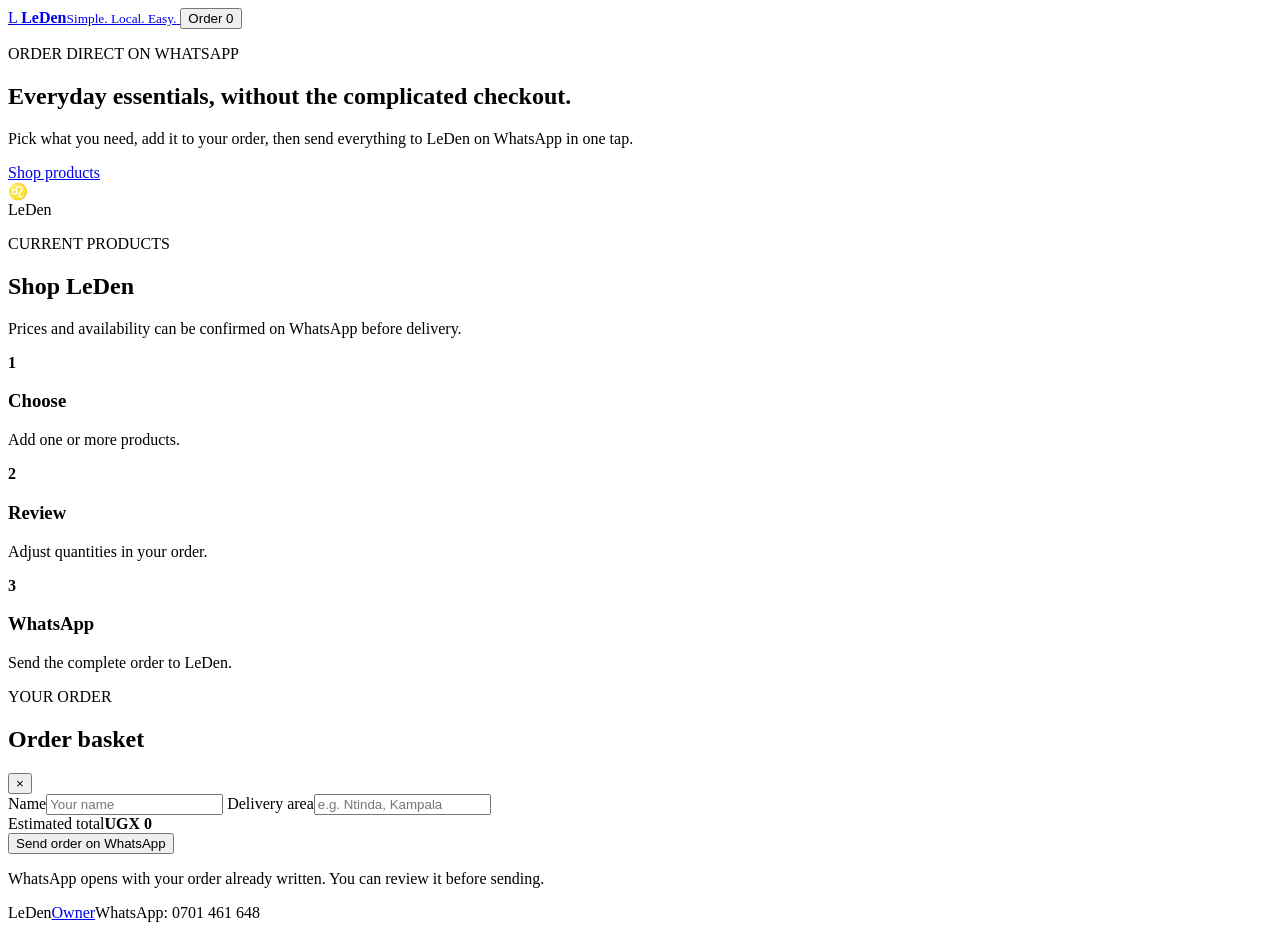
==== index.html @ 45699463 "Build LeDen WhatsApp storefront prototype" ====
<!doctype html>
<html lang="en">
<head>
  <meta charset="utf-8">
  <meta name="viewport" content="width=device-width,initial-scale=1">
  <meta name="theme-color" content="#173c2c">
  <meta name="description" content="LeDen simple WhatsApp-first shop in Kampala.">
  <title>LeDen — Simple shopping on WhatsApp</title>
  <link rel="stylesheet" href="styles.css">
</head>
<body>
<header class="site-header">
  <a class="brand" href="index.html" aria-label="LeDen home">
    <span class="brand-mark" aria-hidden="true">L</span>
    <span><strong>LeDen</strong><small>Simple. Local. Easy.</small></span>
  </a>
  <button class="cart-button" id="cartButton" type="button" aria-label="Open order basket">Order <span id="cartCount">0</span></button>
</header>

<main>
  <section class="hero">
    <div class="hero-copy">
      <p class="eyebrow">ORDER DIRECT ON WHATSAPP</p>
      <h1>Everyday essentials, without the complicated checkout.</h1>
      <p>Pick what you need, add it to your order, then send everything to LeDen on WhatsApp in one tap.</p>
      <a class="primary-button" href="#products">Shop products</a>
    </div>
    <div class="hero-badge" aria-hidden="true">
      <div class="lion">♌</div>
      <span>LeDen</span>
    </div>
  </section>

  <section class="shop-section" id="products">
    <div class="section-heading">
      <div><p class="eyebrow">CURRENT PRODUCTS</p><h2>Shop LeDen</h2></div>
      <p>Prices and availability can be confirmed on WhatsApp before delivery.</p>
    </div>
    <div class="product-grid" id="productGrid"></div>
  </section>

  <section class="how-it-works">
    <article><b>1</b><h3>Choose</h3><p>Add one or more products.</p></article>
    <article><b>2</b><h3>Review</h3><p>Adjust quantities in your order.</p></article>
    <article><b>3</b><h3>WhatsApp</h3><p>Send the complete order to LeDen.</p></article>
  </section>
</main>

<aside class="cart-drawer" id="cartDrawer" aria-hidden="true">
  <div class="drawer-head"><div><p class="eyebrow">YOUR ORDER</p><h2>Order basket</h2></div><button class="close-button" id="closeCart" aria-label="Close basket">×</button></div>
  <div id="cartItems" class="cart-items"></div>
  <div class="customer-fields">
    <label>Name<input id="customerName" autocomplete="name" placeholder="Your name"></label>
    <label>Delivery area<input id="customerArea" placeholder="e.g. Ntinda, Kampala"></label>
  </div>
  <div class="cart-total"><span>Estimated total</span><strong id="cartTotal">UGX 0</strong></div>
  <button class="whatsapp-button" id="sendWhatsApp">Send order on WhatsApp</button>
  <p class="fine-print">WhatsApp opens with your order already written. You can review it before sending.</p>
</aside>
<div class="backdrop" id="backdrop"></div>

<footer><span>LeDen</span><a href="owner.html">Owner</a><span>WhatsApp: 0701 461 648</span></footer>
<script src="app.js"></script>
</body>
</html>
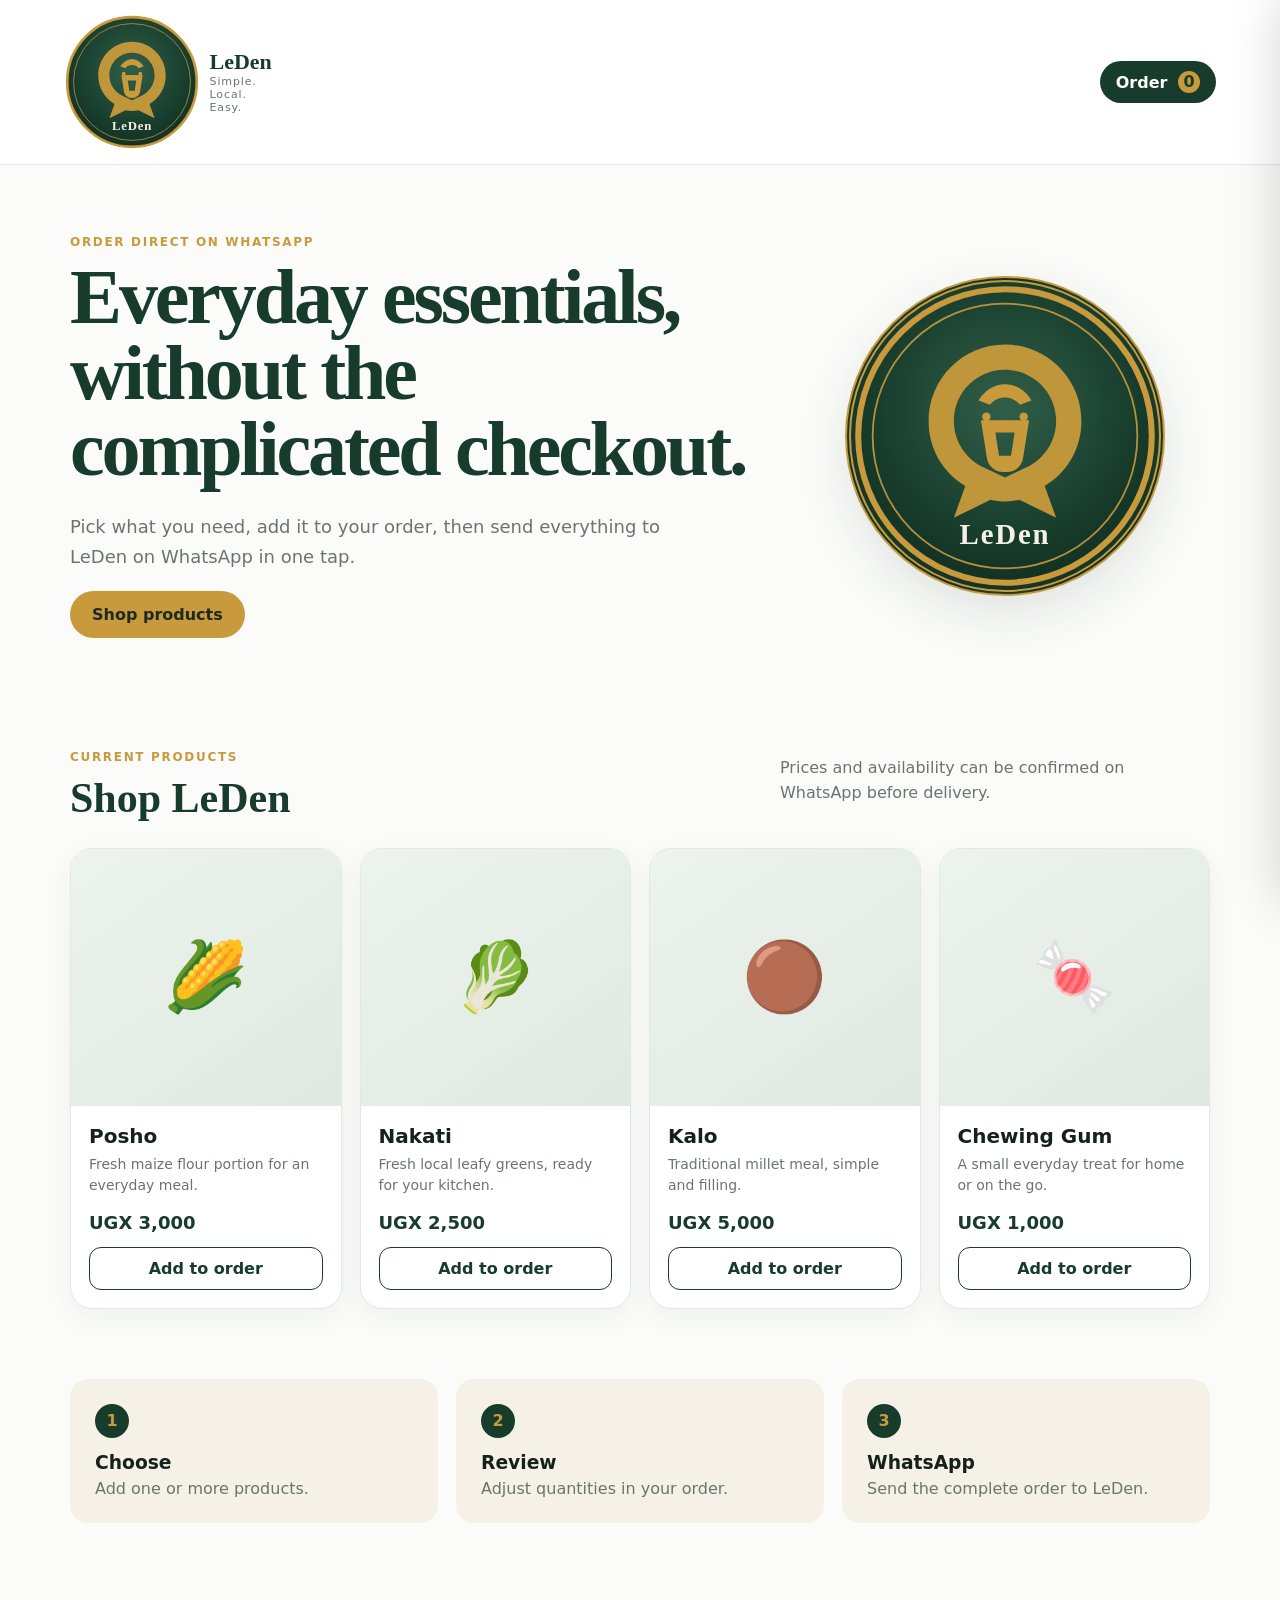
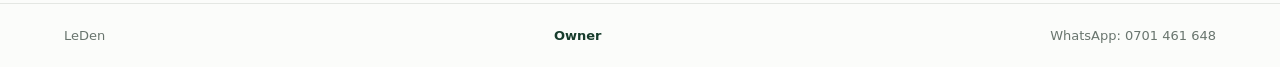
==== commit 14bd7d14: "Use cleaned LeDen logo in storefront" ====
--- a/index.html
+++ b/index.html
@@ -11,7 +11,7 @@
 <body>
 <header class="site-header">
   <a class="brand" href="index.html" aria-label="LeDen home">
-    <span class="brand-mark" aria-hidden="true">L</span>
+    <img class="brand-logo" src="logo.svg" alt="LeDen">
     <span><strong>LeDen</strong><small>Simple. Local. Easy.</small></span>
   </a>
   <button class="cart-button" id="cartButton" type="button" aria-label="Open order basket">Order <span id="cartCount">0</span></button>
@@ -25,10 +25,7 @@
       <p>Pick what you need, add it to your order, then send everything to LeDen on WhatsApp in one tap.</p>
       <a class="primary-button" href="#products">Shop products</a>
     </div>
-    <div class="hero-badge" aria-hidden="true">
-      <div class="lion">♌</div>
-      <span>LeDen</span>
-    </div>
+    <div class="hero-badge" aria-hidden="true"><img src="logo.svg" alt=""></div>
   </section>
 
   <section class="shop-section" id="products">
--- a/styles.css
+++ b/styles.css
@@ -0,0 +1 @@
+:root{--green:#173c2c;--green2:#24523d;--gold:#c99a3c;--cream:#f6f1e6;--ink:#17211b;--muted:#69756e;--white:#fff;--line:#e4e7e3;--shadow:0 18px 50px rgba(23,60,44,.12)}*{box-sizing:border-box}html{scroll-behavior:smooth}body{margin:0;font-family:Inter,ui-sans-serif,system-ui,-apple-system,BlinkMacSystemFont,"Segoe UI",sans-serif;color:var(--ink);background:#fbfcfa}.site-header{position:sticky;top:0;z-index:20;display:flex;justify-content:space-between;align-items:center;padding:14px clamp(18px,5vw,72px);background:rgba(255,255,255,.94);backdrop-filter:blur(14px);border-bottom:1px solid var(--line)}.brand{display:flex;align-items:center;gap:10px;text-decoration:none;color:var(--green)}.brand-mark{display:grid;place-items:center;width:42px;height:42px;border-radius:50%;background:var(--green);border:2px solid var(--gold);color:var(--gold);font-family:Georgia,serif;font-size:25px;font-weight:700}.brand strong{display:block;font:700 22px Georgia,serif}.brand small{display:block;font-size:11px;letter-spacing:.08em;color:var(--muted)}button,a{font:inherit}.cart-button,.primary-button,.whatsapp-button{border:0;border-radius:999px;font-weight:800;cursor:pointer}.cart-button{background:var(--green);color:#fff;padding:10px 16px}.cart-button span{display:inline-grid;place-items:center;margin-left:5px;min-width:22px;height:22px;border-radius:50%;background:var(--gold);color:var(--green)}main{max-width:1180px;margin:auto;padding:0 20px}.hero{display:grid;grid-template-columns:1.25fr .75fr;gap:48px;align-items:center;min-height:520px;padding:70px 0}.hero-copy{max-width:720px}.eyebrow{margin:0 0 10px;font-size:12px;font-weight:900;letter-spacing:.14em;color:var(--gold)}h1,h2,h3,p{margin-top:0}h1{font:700 clamp(44px,7vw,78px)/.98 Georgia,serif;color:var(--green);letter-spacing:-.04em;margin-bottom:24px}.hero-copy>p:not(.eyebrow){font-size:18px;line-height:1.7;color:var(--muted);max-width:620px}.primary-button{display:inline-block;text-decoration:none;background:var(--gold);color:#1b2b22;padding:14px 22px}.hero-badge{justify-self:center;width:min(320px,75vw);aspect-ratio:1;display:grid;place-items:center;align-content:center;border-radius:50%;background:radial-gradient(circle at 50% 42%,#315f49 0,#173c2c 58%,#0f2a1e 100%);border:6px double var(--gold);box-shadow:var(--shadow);color:var(--gold)}.hero-badge .lion{font-size:110px;line-height:1}.hero-badge span{font:700 42px Georgia,serif;letter-spacing:.04em}.shop-section{padding:42px 0 70px}.section-heading{display:flex;justify-content:space-between;gap:30px;align-items:end;margin-bottom:26px}.section-heading h2{font:700 42px Georgia,serif;color:var(--green);margin:0}.section-heading>p{max-width:430px;color:var(--muted);line-height:1.6}.product-grid{display:grid;grid-template-columns:repeat(4,minmax(0,1fr));gap:18px}.product-card{background:#fff;border:1px solid var(--line);border-radius:22px;overflow:hidden;box-shadow:0 8px 26px rgba(23,60,44,.06)}.product-art{aspect-ratio:1.05;display:grid;place-items:center;background:linear-gradient(145deg,#edf3ee,#dfe9e1);font-size:68px}.product-art img{width:100%;height:100%;object-fit:cover}.product-info{padding:18px}.product-info h3{font-size:20px;margin-bottom:6px}.product-info p{min-height:44px;color:var(--muted);font-size:14px;line-height:1.55}.price{display:block;color:var(--green);font-weight:900;font-size:18px;margin:14px 0}.add-button{width:100%;border:1px solid var(--green);background:#fff;color:var(--green);border-radius:12px;padding:11px;font-weight:800;cursor:pointer}.add-button:hover{background:var(--green);color:#fff}.how-it-works{display:grid;grid-template-columns:repeat(3,1fr);gap:18px;padding:0 0 80px}.how-it-works article{background:var(--cream);border-radius:18px;padding:25px}.how-it-works b{display:grid;place-items:center;width:34px;height:34px;background:var(--green);color:var(--gold);border-radius:50%;margin-bottom:14px}.how-it-works h3{margin-bottom:6px}.how-it-works p{color:var(--muted);margin:0}.cart-drawer{position:fixed;right:0;top:0;z-index:60;width:min(440px,100%);height:100dvh;background:#fff;box-shadow:-20px 0 50px rgba(0,0,0,.18);padding:24px;transform:translateX(105%);transition:transform .25s ease;overflow:auto}.cart-drawer.open{transform:translateX(0)}.backdrop{position:fixed;inset:0;background:rgba(10,24,17,.5);z-index:50;opacity:0;pointer-events:none;transition:.25s}.backdrop.open{opacity:1;pointer-events:auto}.drawer-head{display:flex;justify-content:space-between;align-items:start}.drawer-head h2{font:700 32px Georgia,serif;color:var(--green)}.close-button{border:0;background:#eef1ee;border-radius:50%;width:38px;height:38px;font-size:26px;cursor:pointer}.cart-items{display:grid;gap:12px;margin:16px 0 24px}.cart-row{display:grid;grid-template-columns:1fr auto;gap:10px;padding:12px;border:1px solid var(--line);border-radius:14px}.cart-row p{margin:4px 0;color:var(--muted);font-size:13px}.qty{display:flex;align-items:center;gap:8px}.qty button{border:0;background:#edf2ee;width:28px;height:28px;border-radius:50%;cursor:pointer}.customer-fields{display:grid;gap:12px}.customer-fields label{font-size:12px;font-weight:800;color:var(--muted)}input,textarea{width:100%;margin-top:6px;border:1px solid #d7ddd8;border-radius:12px;padding:12px;font:inherit;background:#fff}textarea{min-height:96px;resize:vertical}.cart-total{display:flex;justify-content:space-between;padding:20px 0;font-size:18px}.whatsapp-button{width:100%;padding:14px;background:#25D366;color:#073d1b}.fine-print{font-size:12px;line-height:1.5;color:var(--muted);text-align:center;margin-top:10px}footer{display:flex;justify-content:space-between;gap:20px;flex-wrap:wrap;padding:24px clamp(18px,5vw,72px);border-top:1px solid var(--line);color:var(--muted);font-size:13px}footer a{color:var(--green);font-weight:800;text-decoration:none}.owner-main{max-width:980px;margin:auto;padding:48px 20px 80px}.owner-top{display:flex;justify-content:space-between;gap:20px;align-items:center;margin-bottom:30px}.owner-top h1{font-size:50px;margin:0}.owner-card{background:#fff;border:1px solid var(--line);border-radius:22px;padding:24px;box-shadow:var(--shadow);margin-bottom:20px}.owner-grid{display:grid;grid-template-columns:1fr 1fr;gap:16px}.owner-card h2{font:700 28px Georgia,serif;color:var(--green)}.owner-actions{display:flex;gap:10px;flex-wrap:wrap;margin-top:18px}.save-button,.secondary-button,.danger-button{border:0;border-radius:12px;padding:12px 16px;font-weight:800;cursor:pointer}.save-button{background:var(--green);color:#fff}.secondary-button{background:#eef3ef;color:var(--green)}.danger-button{background:#fff0f0;color:#a52d2d}.owner-product{display:grid;grid-template-columns:60px 1fr auto;gap:14px;align-items:center;padding:12px 0;border-bottom:1px solid var(--line)}.owner-product:last-child{border-bottom:0}.owner-thumb{width:60px;height:60px;border-radius:12px;background:#edf3ee;display:grid;place-items:center;font-size:32px;overflow:hidden}.owner-thumb img{width:100%;height:100%;object-fit:cover}.owner-product small{display:block;color:var(--muted);margin-top:3px}.status{margin-top:12px;font-size:13px;font-weight:700;color:var(--green)}@media(max-width:860px){.hero{grid-template-columns:1fr;padding:54px 0}.hero-badge{width:240px}.product-grid{grid-template-columns:repeat(2,1fr)}.section-heading{display:block}.section-heading>p{margin-top:12px}.owner-grid{grid-template-columns:1fr}}@media(max-width:560px){.site-header{padding:12px 14px}.brand small{display:none}main{padding:0 14px}.hero{min-height:auto;gap:30px}.hero-badge{width:190px}.hero-badge .lion{font-size:76px}.hero-badge span{font-size:31px}.product-grid{grid-template-columns:1fr 1fr;gap:10px}.product-info{padding:13px}.product-info h3{font-size:17px}.product-info p{font-size:12px;min-height:56px}.price{font-size:15px}.how-it-works{grid-template-columns:1fr}.owner-top{align-items:start;flex-direction:column}.owner-top h1{font-size:42px}}
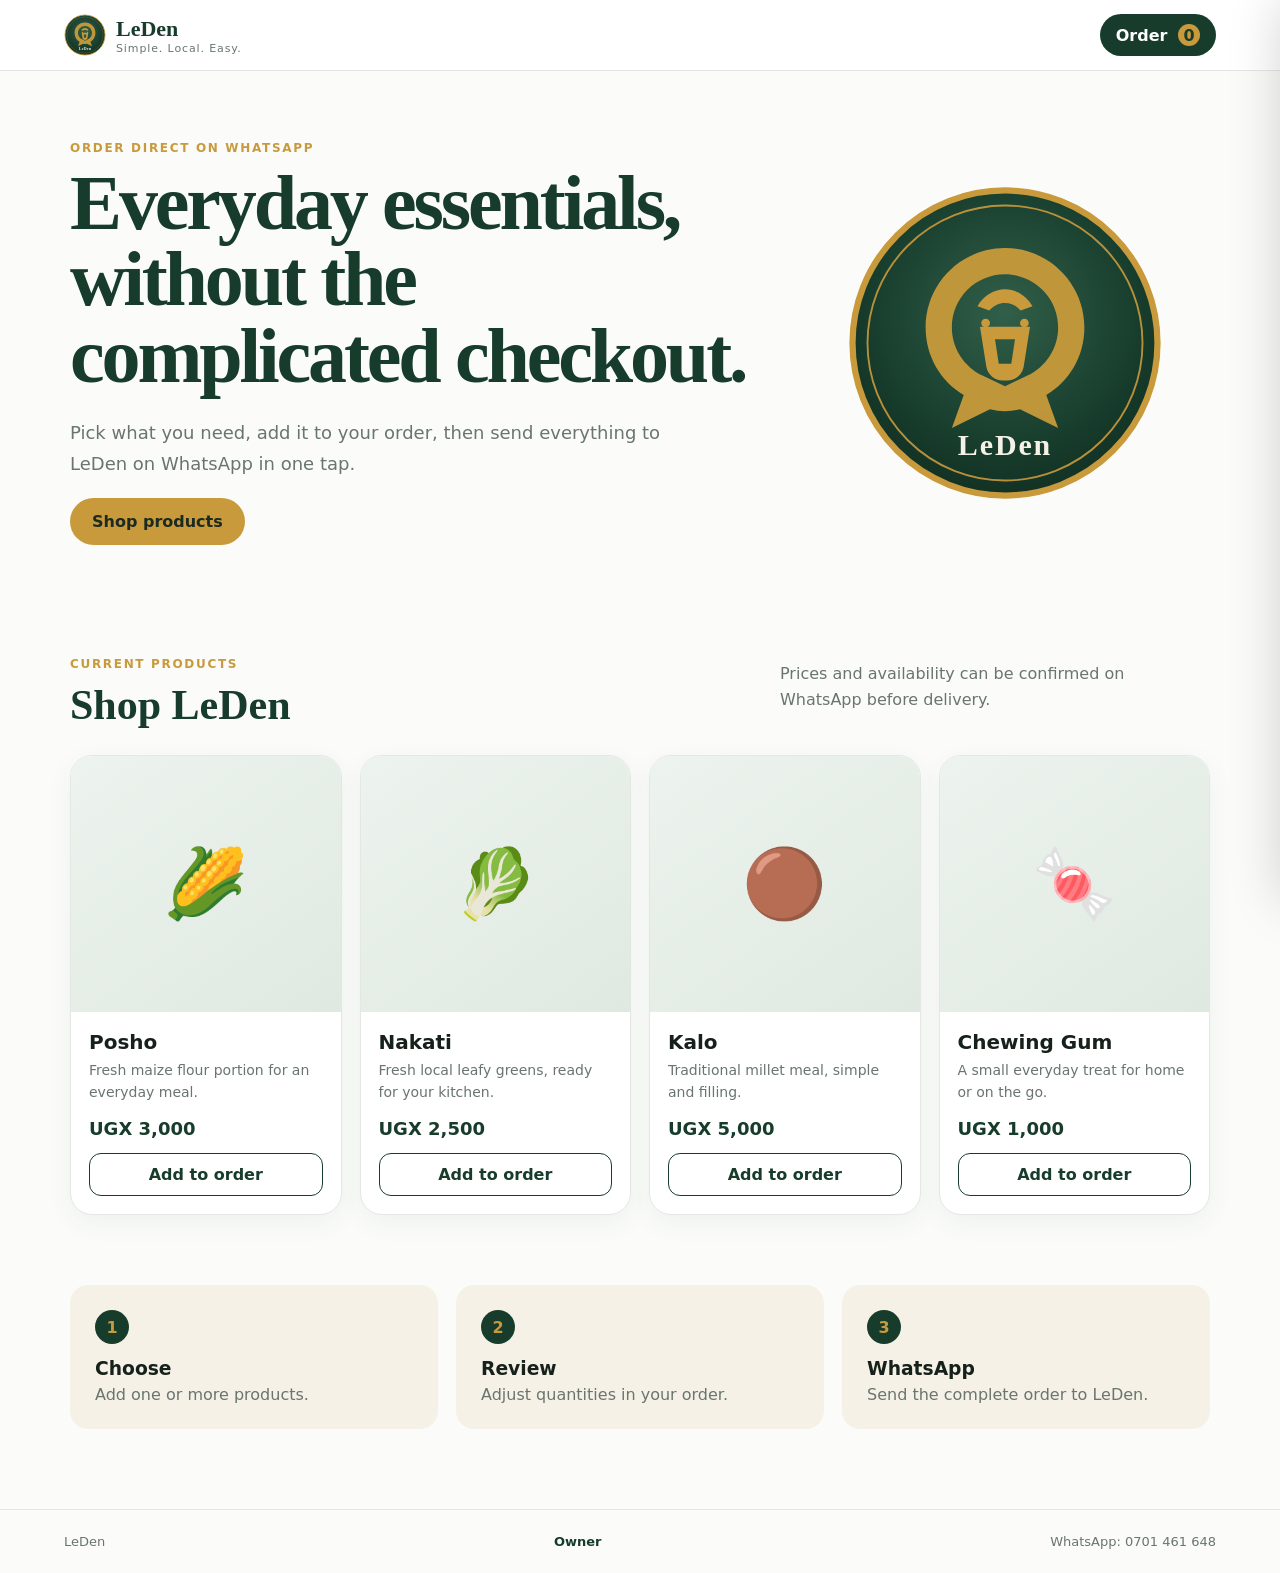
==== commit 2e505956: "Load LeDen logo polish styles" ====
--- a/index.html
+++ b/index.html
@@ -7,6 +7,7 @@
   <meta name="description" content="LeDen simple WhatsApp-first shop in Kampala.">
   <title>LeDen — Simple shopping on WhatsApp</title>
   <link rel="stylesheet" href="styles.css">
+  <link rel="stylesheet" href="brand.css">
 </head>
 <body>
 <header class="site-header">
--- a/brand.css
+++ b/brand.css
@@ -0,0 +1 @@
+.brand-logo{width:42px;height:42px;display:block;border-radius:50%}.hero-badge{overflow:hidden;padding:0;background:transparent;border:0;box-shadow:none}.hero-badge img{display:block;width:100%;height:100%;object-fit:contain}
